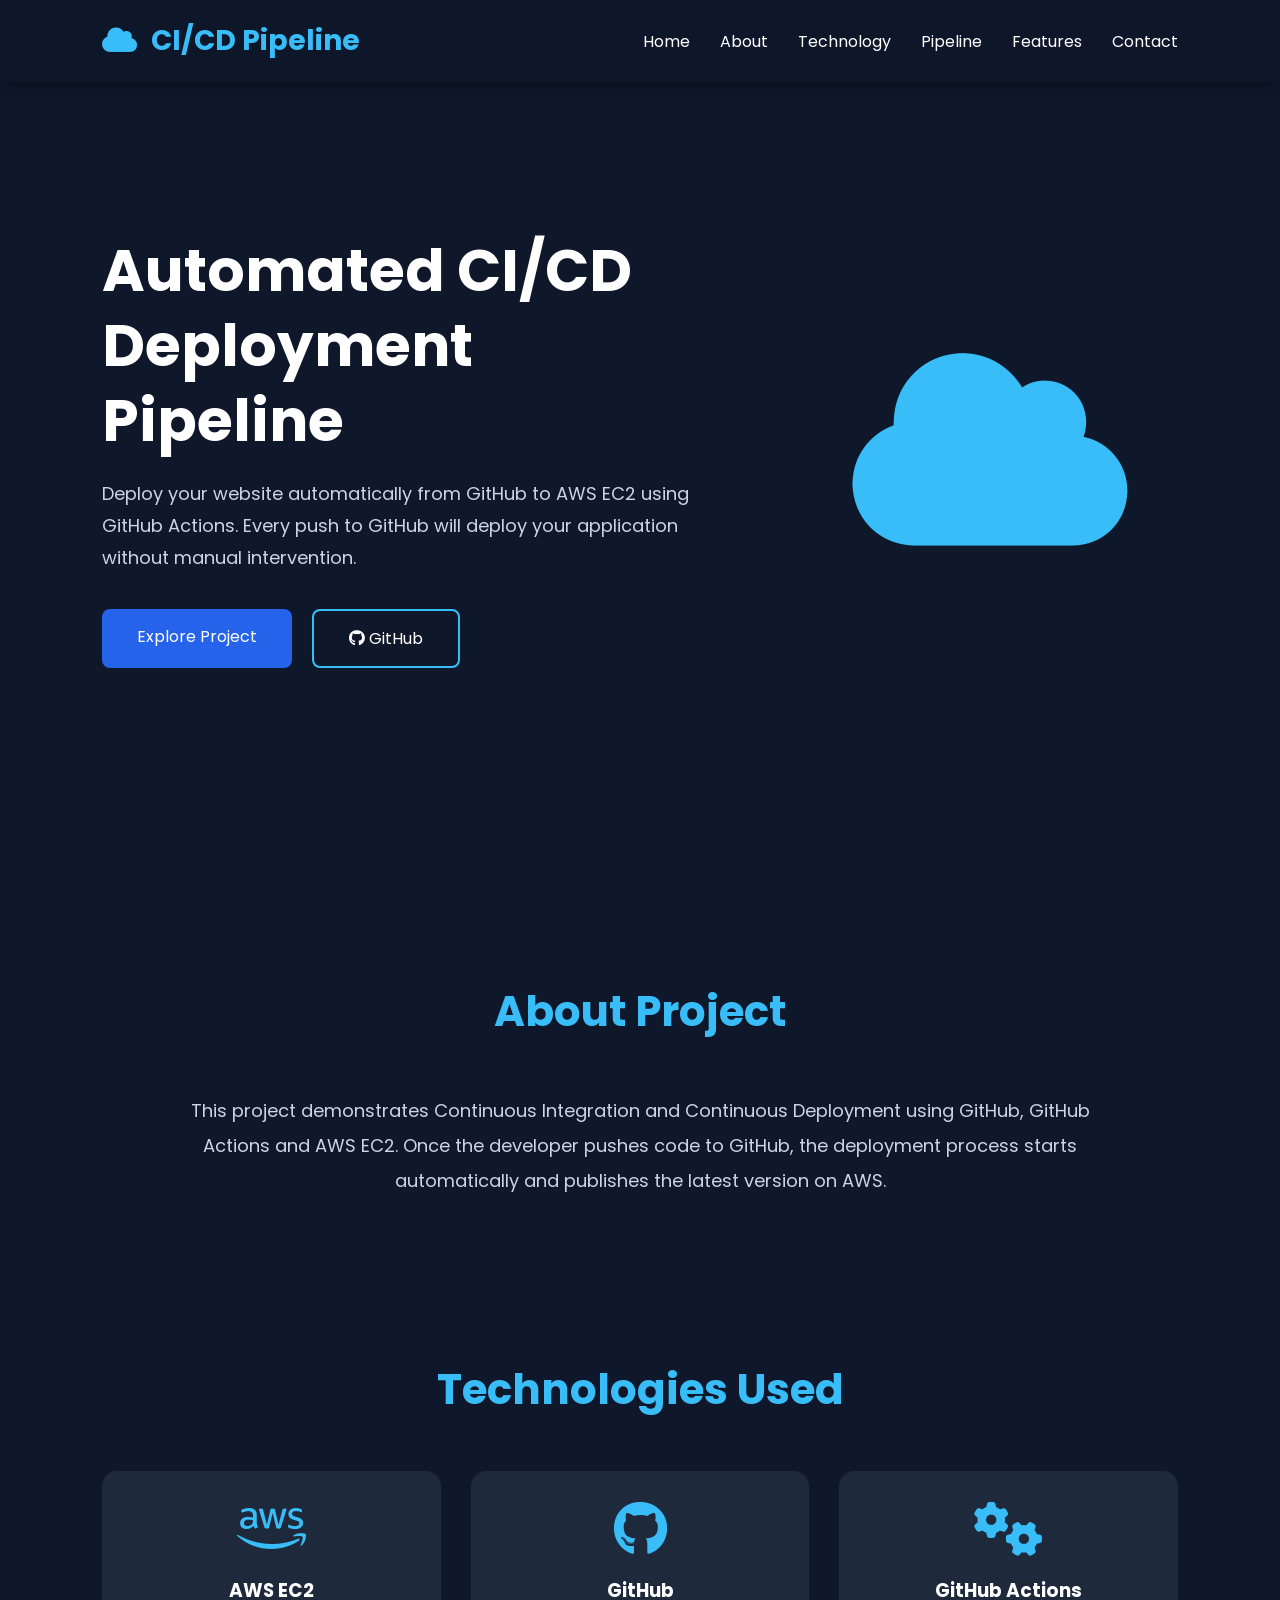
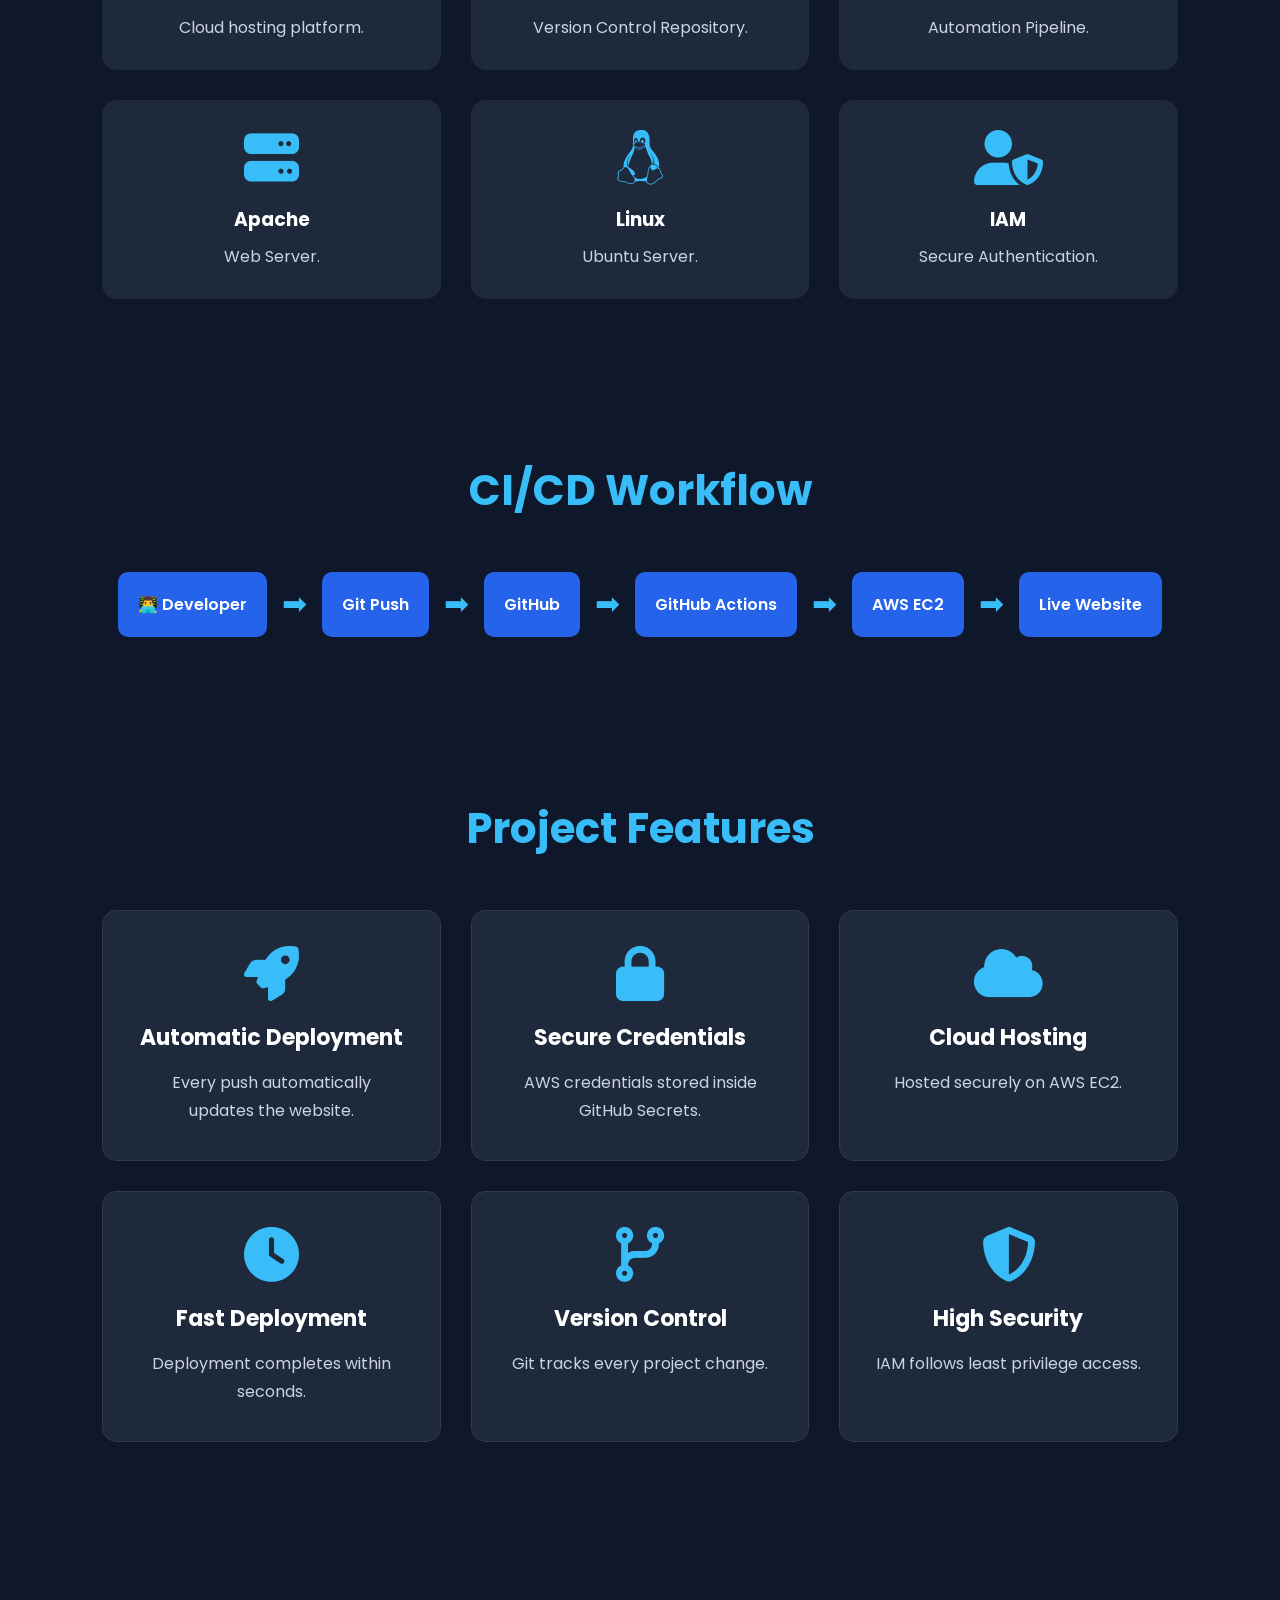
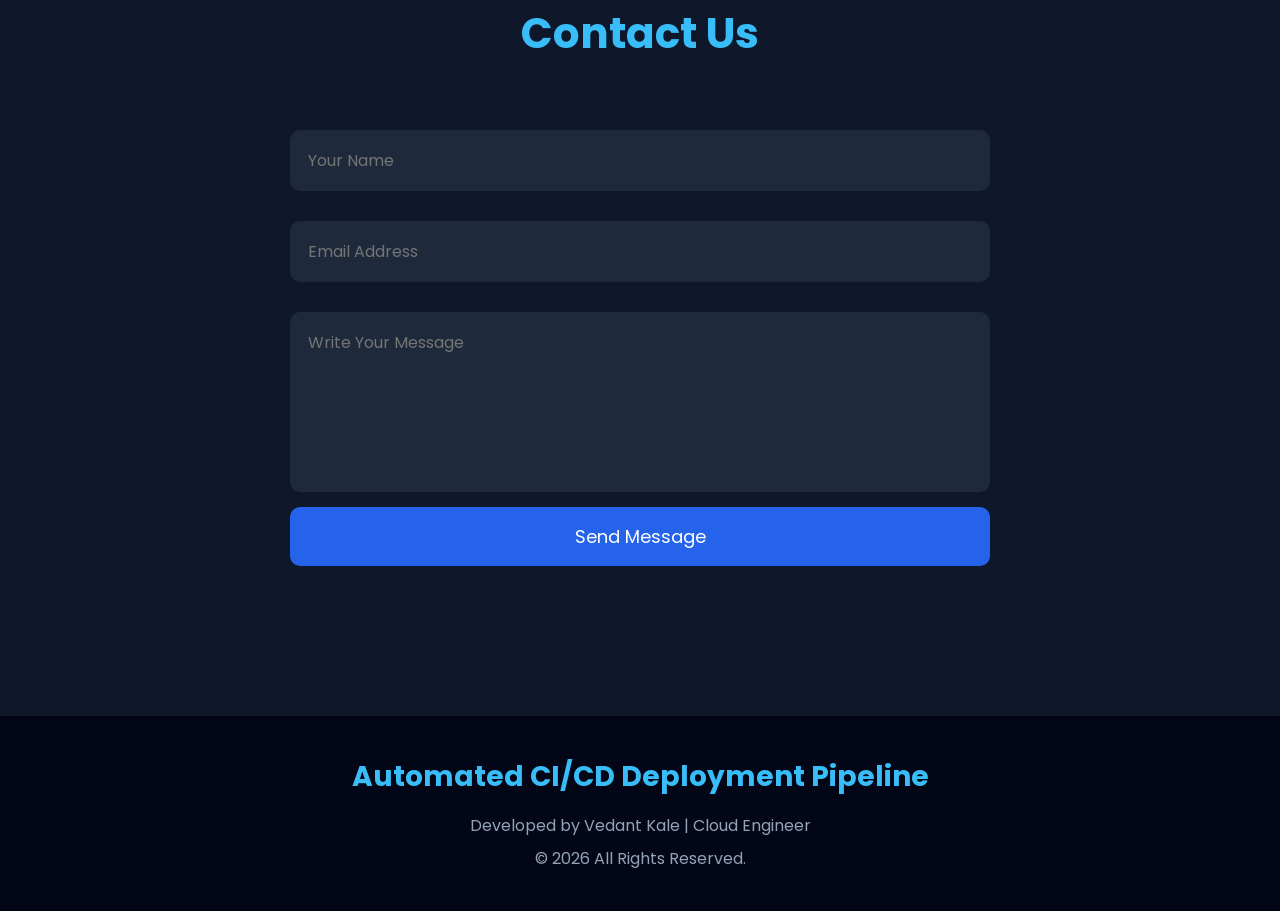
==== index.html @ 85361c29 "Initial CI/CD website" ====
<!DOCTYPE html>
<html lang="en">

<head>
    <meta charset="UTF-8">
    <meta name="viewport" content="width=device-width, initial-scale=1.0">
    <title>Automated CI/CD Deployment Pipeline</title>

    <link rel="stylesheet" href="style.css">

    <!-- Google Font -->
    <link href="https://fonts.googleapis.com/css2?family=Poppins:wght@300;400;500;600;700&display=swap"
        rel="stylesheet">

    <!-- Font Awesome -->
    <link rel="stylesheet"
        href="https://cdnjs.cloudflare.com/ajax/libs/font-awesome/6.6.0/css/all.min.css">

</head>

<body>

    <!-- ================= NAVBAR ================= -->

    <nav>

        <div class="logo">
            <i class="fa-solid fa-cloud"></i>
            CI/CD Pipeline
        </div>

        <ul>
            <li><a href="#">Home</a></li>
            <li><a href="#about">About</a></li>
            <li><a href="#technology">Technology</a></li>
            <li><a href="#pipeline">Pipeline</a></li>
            <li><a href="#features">Features</a></li>
            <li><a href="#contact">Contact</a></li>
        </ul>

    </nav>



    <!-- ================= HERO SECTION ================= -->

    <section class="hero">

        <div class="left">

            <h1>Automated CI/CD Deployment Pipeline</h1>

            <p>

                Deploy your website automatically from GitHub to AWS EC2 using GitHub Actions.
                Every push to GitHub will deploy your application without manual intervention.

            </p>

            <div class="buttons">

                <a href="#about" class="btn">Explore Project</a>

                <a href="#" class="btn2">

                    <i class="fab fa-github"></i>

                    GitHub

                </a>

            </div>

        </div>

        <div class="right">

            <i class="fa-solid fa-cloud"></i>

        </div>

    </section>



    <!-- ================= ABOUT ================= -->

    <section id="about" class="about">

        <h2>About Project</h2>

        <p>

            This project demonstrates Continuous Integration and Continuous Deployment
            using GitHub, GitHub Actions and AWS EC2.

            Once the developer pushes code to GitHub, the deployment process starts
            automatically and publishes the latest version on AWS.

        </p>

    </section>



    <!-- ================= TECHNOLOGY ================= -->

    <section id="technology" class="technology">

        <h2>Technologies Used</h2>

        <div class="tech-container">

            <div class="card">

                <i class="fa-brands fa-aws"></i>

                <h3>AWS EC2</h3>

                <p>Cloud hosting platform.</p>

            </div>

            <div class="card">

                <i class="fa-brands fa-github"></i>

                <h3>GitHub</h3>

                <p>Version Control Repository.</p>

            </div>

            <div class="card">

                <i class="fa-solid fa-gears"></i>

                <h3>GitHub Actions</h3>

                <p>Automation Pipeline.</p>

            </div>

            <div class="card">

                <i class="fa-solid fa-server"></i>

                <h3>Apache</h3>

                <p>Web Server.</p>

            </div>

            <div class="card">

                <i class="fa-brands fa-linux"></i>

                <h3>Linux</h3>

                <p>Ubuntu Server.</p>

            </div>

            <div class="card">

                <i class="fa-solid fa-user-shield"></i>

                <h3>IAM</h3>

                <p>Secure Authentication.</p>

            </div>

        </div>

    </section>




    <!-- ================= PIPELINE ================= -->

    <section id="pipeline" class="pipeline">

        <h2>CI/CD Workflow</h2>

        <div class="flow">

            <div class="step">👨‍💻 Developer</div>

            <span>➡</span>

            <div class="step">Git Push</div>

            <span>➡</span>

            <div class="step">GitHub</div>

            <span>➡</span>

            <div class="step">GitHub Actions</div>

            <span>➡</span>

            <div class="step">AWS EC2</div>

            <span>➡</span>

            <div class="step">Live Website</div>

        </div>

    </section>





    <!-- ================= FEATURES ================= -->

    <section id="features" class="features">

        <h2>Project Features</h2>

        <div class="feature-container">

            <div class="feature-box">

                <i class="fa-solid fa-rocket"></i>

                <h3>Automatic Deployment</h3>

                <p>Every push automatically updates the website.</p>

            </div>

            <div class="feature-box">

                <i class="fa-solid fa-lock"></i>

                <h3>Secure Credentials</h3>

                <p>AWS credentials stored inside GitHub Secrets.</p>

            </div>

            <div class="feature-box">

                <i class="fa-solid fa-cloud"></i>

                <h3>Cloud Hosting</h3>

                <p>Hosted securely on AWS EC2.</p>

            </div>

            <div class="feature-box">

                <i class="fa-solid fa-clock"></i>

                <h3>Fast Deployment</h3>

                <p>Deployment completes within seconds.</p>

            </div>

            <div class="feature-box">

                <i class="fa-solid fa-code-branch"></i>

                <h3>Version Control</h3>

                <p>Git tracks every project change.</p>

            </div>

            <div class="feature-box">

                <i class="fa-solid fa-shield-halved"></i>

                <h3>High Security</h3>

                <p>IAM follows least privilege access.</p>

            </div>

        </div>

    </section>




    <!-- ================= CONTACT ================= -->

    <section id="contact" class="contact">

        <h2>Contact Us</h2>

        <form>

            <input type="text" placeholder="Your Name">

            <input type="email" placeholder="Email Address">

            <textarea placeholder="Write Your Message"></textarea>

            <button type="submit">Send Message</button>

        </form>

    </section>





    <!-- ================= FOOTER ================= -->

    <footer>

        <h3>Automated CI/CD Deployment Pipeline</h3>

        <p>Developed by Vedant Kale | Cloud Engineer</p>

        <p>© 2026 All Rights Reserved.</p>

    </footer>

    <script src="script.js"></script>

</body>

</html>
---- style.css ----
/* =====================
   GOOGLE RESET
===================== */

*{
    margin:0;
    padding:0;
    box-sizing:border-box;
    scroll-behavior:smooth;
    font-family:'Poppins',sans-serif;
}

body{
    background:#0f172a;
    color:white;
    overflow-x:hidden;
}

/* =====================
 NAVBAR
===================== */

nav{
    width:100%;
    display:flex;
    justify-content:space-between;
    align-items:center;
    padding:20px 8%;
    background:rgba(15,23,42,.9);
    position:fixed;
    top:0;
    left:0;
    backdrop-filter:blur(10px);
    z-index:999;
    box-shadow:0 5px 20px rgba(0,0,0,.3);
}

.logo{
    font-size:28px;
    font-weight:700;
    color:#38bdf8;
}

.logo i{
    margin-right:8px;
}

nav ul{
    display:flex;
    list-style:none;
}

nav ul li{
    margin-left:30px;
}

nav ul li a{
    color:white;
    text-decoration:none;
    transition:.3s;
}

nav ul li a:hover{
    color:#38bdf8;
}

/* =====================
 HERO
===================== */

.hero{

    min-height:100vh;

    display:flex;

    justify-content:space-between;

    align-items:center;

    padding:120px 8%;

}

.left{
    width:55%;
}

.left h1{

    font-size:58px;

    line-height:75px;

    margin-bottom:20px;

}

.left p{

    color:#cbd5e1;

    font-size:18px;

    margin-bottom:35px;

    line-height:32px;

}

.buttons{
    display:flex;
    gap:20px;
}

.btn{

    background:#2563eb;

    color:white;

    padding:15px 35px;

    border-radius:8px;

    text-decoration:none;

    transition:.4s;

}

.btn:hover{

    transform:translateY(-5px);

    background:#1d4ed8;

}

.btn2{

    border:2px solid #38bdf8;

    color:white;

    padding:15px 35px;

    border-radius:8px;

    text-decoration:none;

    transition:.4s;

}

.btn2:hover{

    background:#38bdf8;

    color:#000;

}

.right{

    width:35%;

    display:flex;

    justify-content:center;

    align-items:center;

}

.right i{

    font-size:220px;

    color:#38bdf8;

    animation:float 3s infinite ease-in-out;

}

@keyframes float{

0%{

transform:translateY(0);

}

50%{

transform:translateY(-20px);

}

100%{

transform:translateY(0);

}

}

/* =====================
 COMMON SECTION
===================== */

section{

    padding:80px 8%;

}

section h2{

    text-align:center;

    font-size:42px;

    margin-bottom:50px;

    color:#38bdf8;

}

/* =====================
 ABOUT
===================== */

.about p{

    max-width:900px;

    margin:auto;

    text-align:center;

    color:#cbd5e1;

    line-height:35px;

    font-size:18px;

}

/* =====================
 TECHNOLOGY
===================== */

.tech-container{

display:grid;

grid-template-columns:repeat(auto-fit,minmax(250px,1fr));

gap:30px;

}

.card{

background:#1e293b;

padding:30px;

border-radius:15px;

text-align:center;

transition:.4s;

}

.card:hover{

transform:translateY(-10px);

box-shadow:0 10px 30px rgba(56,189,248,.3);

}

.card i{

font-size:55px;

color:#38bdf8;

margin-bottom:20px;

}

.card h3{

margin-bottom:10px;

}

.card p{

color:#cbd5e1;

}

/* =====================
 PIPELINE
===================== */

.flow{

display:flex;

justify-content:center;

align-items:center;

flex-wrap:wrap;

gap:15px;

}

.step{

background:#2563eb;

padding:20px;

border-radius:10px;

font-weight:600;

}

.flow span{

font-size:30px;

color:#38bdf8;

}
/* =====================
FEATURES
===================== */

.feature-container{
    display:grid;
    grid-template-columns:repeat(auto-fit,minmax(280px,1fr));
    gap:30px;
    margin-top:40px;
}

.feature-box{
    background:#1e293b;
    padding:35px;
    border-radius:15px;
    text-align:center;
    transition:.4s;
    border:1px solid rgba(255,255,255,.08);
}

.feature-box:hover{
    transform:translateY(-10px);
    box-shadow:0 15px 35px rgba(37,99,235,.35);
}

.feature-box i{
    font-size:55px;
    color:#38bdf8;
    margin-bottom:20px;
}

.feature-box h3{
    margin-bottom:15px;
    font-size:22px;
}

.feature-box p{
    color:#cbd5e1;
    line-height:28px;
}

/* =====================
CONTACT
===================== */

.contact form{
    width:700px;
    max-width:100%;
    margin:auto;
    display:flex;
    flex-direction:column;
}

.contact input,
.contact textarea{

    width:100%;

    margin:15px 0;

    padding:18px;

    background:#1e293b;

    color:white;

    border:none;

    outline:none;

    border-radius:10px;

    font-size:16px;

}

.contact textarea{
    height:180px;
    resize:none;
}

.contact button{

    background:#2563eb;

    color:white;

    padding:16px;

    border:none;

    border-radius:10px;

    cursor:pointer;

    font-size:18px;

    transition:.4s;

}

.contact button:hover{

    background:#38bdf8;

    color:black;

}

/* =====================
FOOTER
===================== */

footer{

    background:#020617;

    text-align:center;

    padding:40px 20px;

    margin-top:70px;

}

footer h3{

    color:#38bdf8;

    margin-bottom:15px;

    font-size:28px;

}

footer p{

    color:#94a3b8;

    margin-top:8px;

}

/* =====================
SCROLL BAR
===================== */

::-webkit-scrollbar{

width:10px;

}

::-webkit-scrollbar-thumb{

background:#2563eb;

border-radius:20px;

}

::-webkit-scrollbar-track{

background:#0f172a;

}

/* =====================
RESPONSIVE
===================== */

@media(max-width:992px){

.hero{

flex-direction:column;

text-align:center;

padding-top:150px;

}

.left{

width:100%;

}

.left h1{

font-size:42px;

line-height:55px;

}

.right{

width:100%;

margin-top:50px;

}

.right i{

font-size:160px;

}

nav{

flex-direction:column;

padding:20px;

}

nav ul{

margin-top:20px;

flex-wrap:wrap;

justify-content:center;

}

.flow{

flex-direction:column;

}

.flow span{

transform:rotate(90deg);

}

}

@media(max-width:576px){

.left h1{

font-size:34px;

line-height:45px;

}

section h2{

font-size:32px;

}

.logo{

font-size:22px;

}

nav ul li{

margin:10px;

}

.btn,
.btn2{

padding:12px 25px;

font-size:14px;

}

.buttons{

flex-direction:column;

align-items:center;

}

}
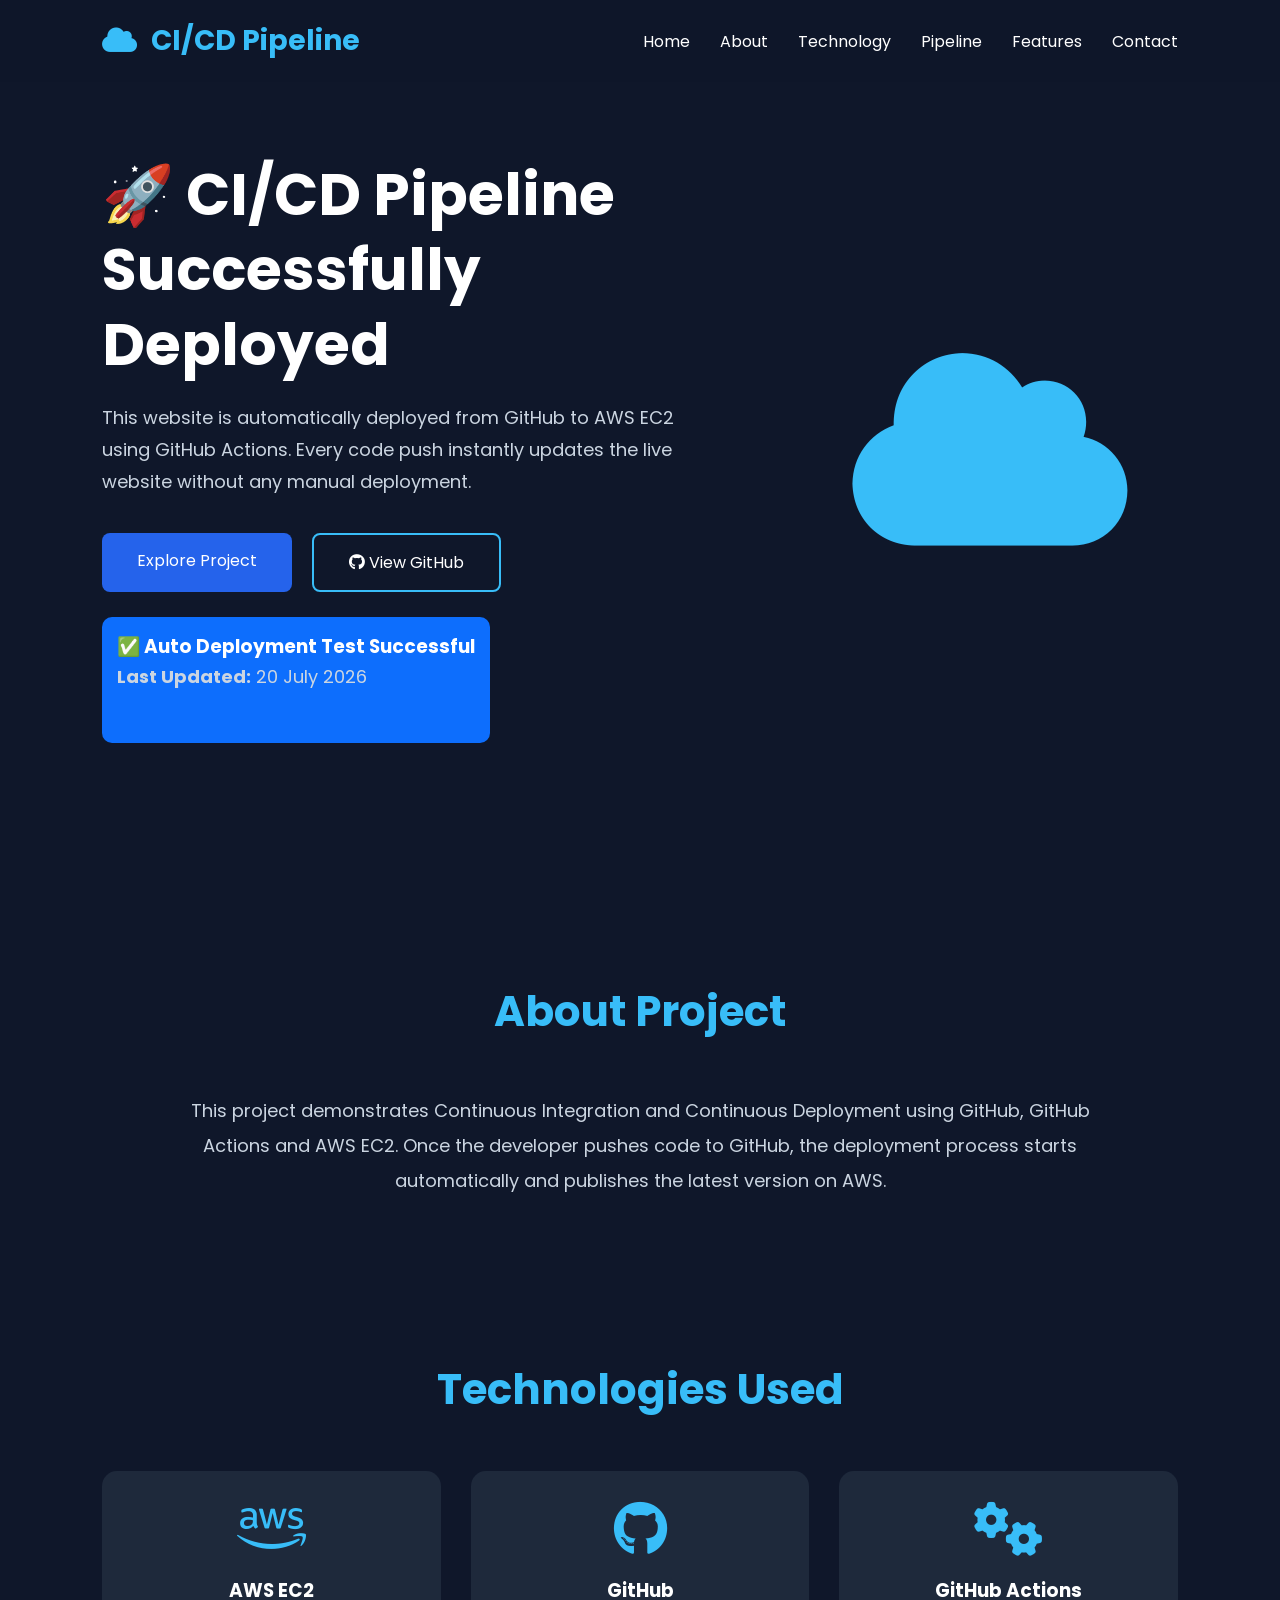
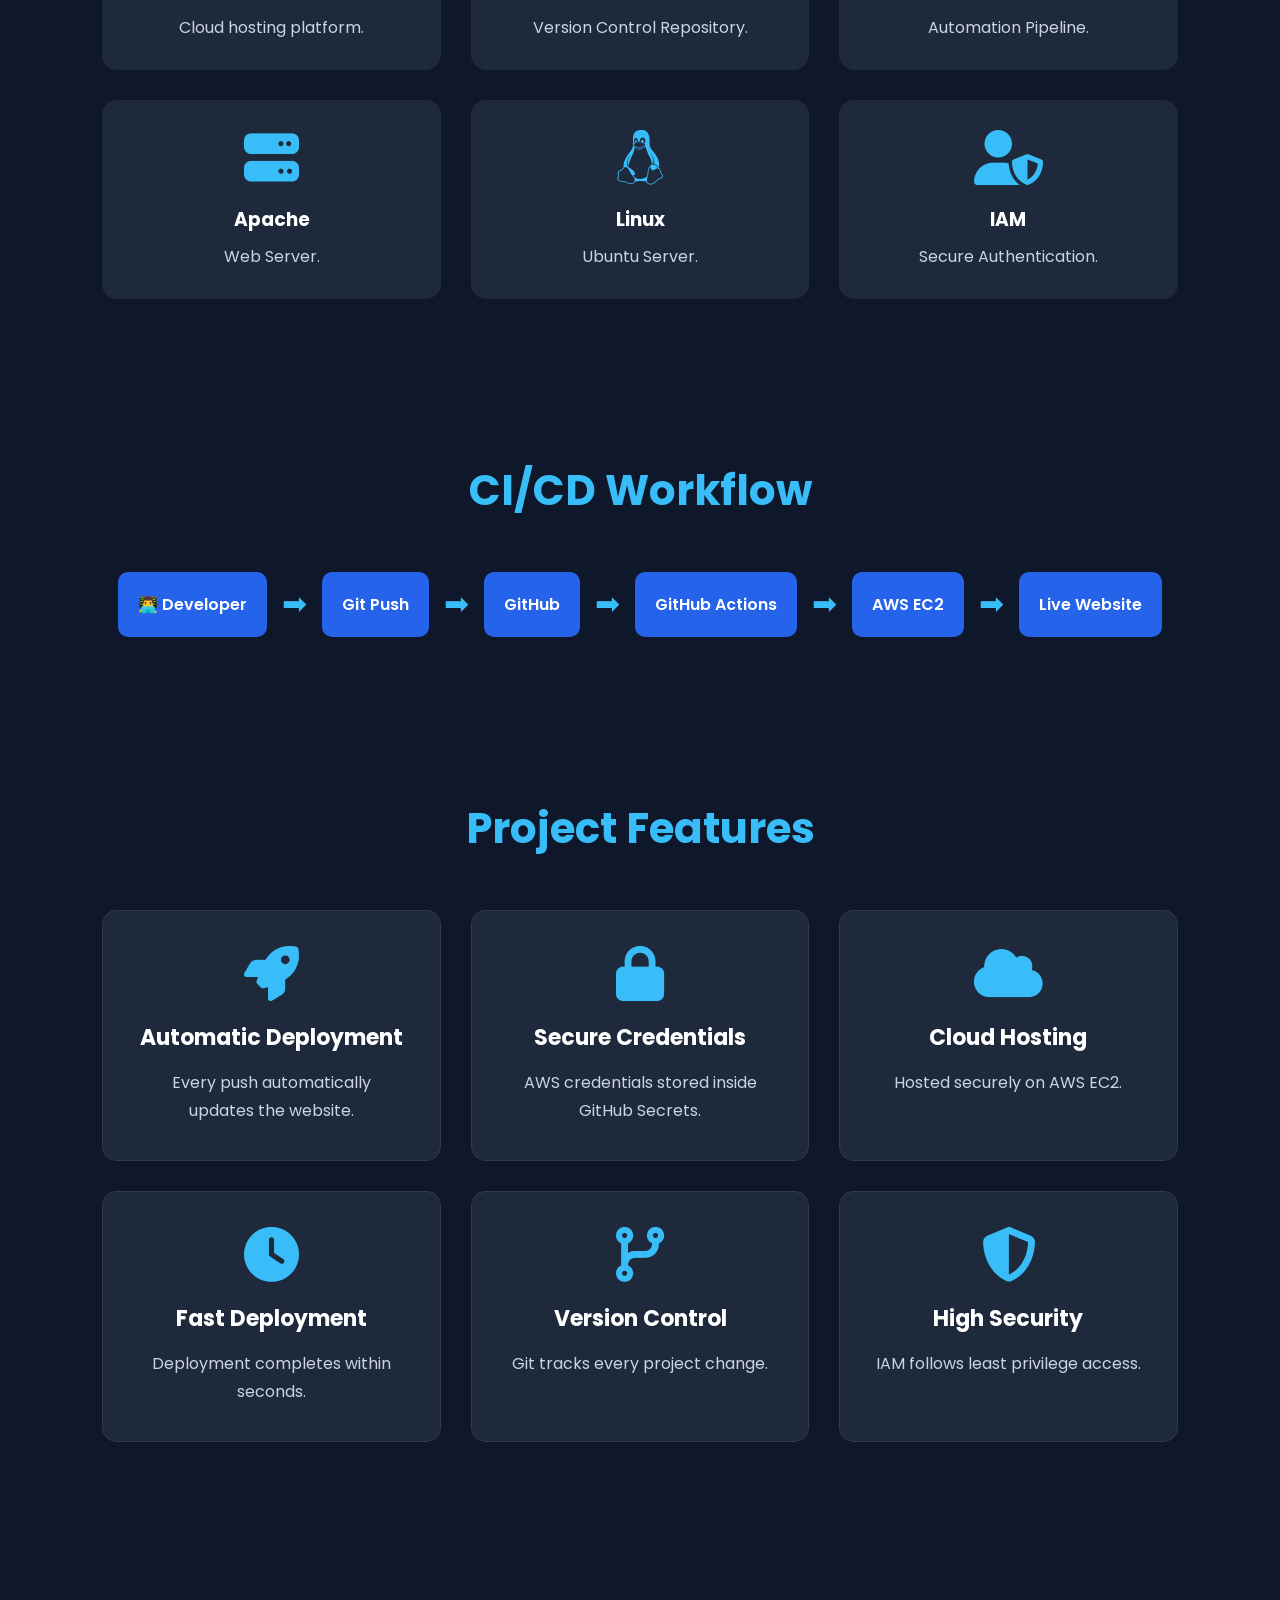
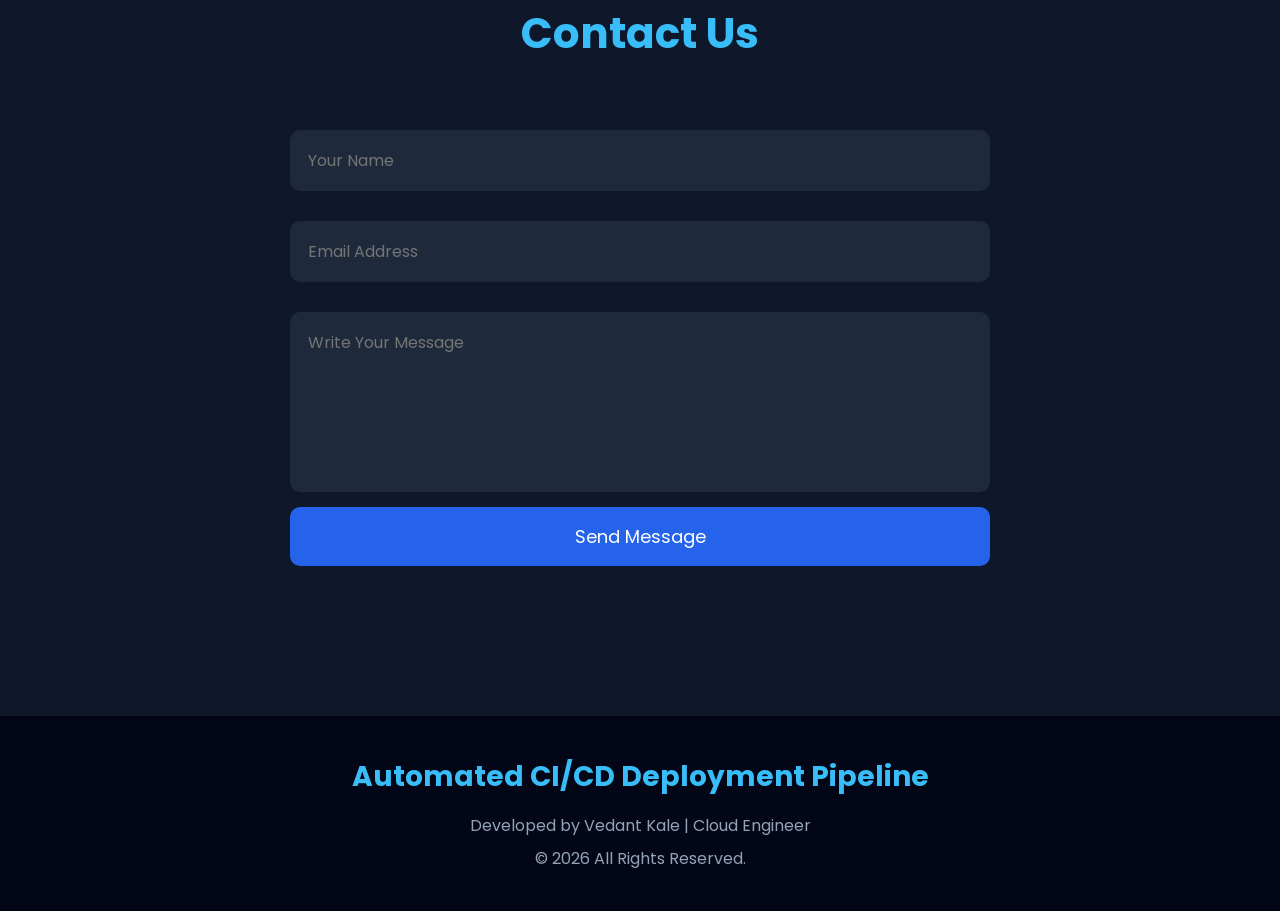
==== commit 63c16fe0: "Test automatic deployment" ====
--- a/index.html
+++ b/index.html
@@ -44,42 +44,51 @@
 
     <!-- ================= HERO SECTION ================= -->
 
-    <section class="hero">
-
-        <div class="left">
-
-            <h1>Automated CI/CD Deployment Pipeline</h1>
-
-            <p>
-
-                Deploy your website automatically from GitHub to AWS EC2 using GitHub Actions.
-                Every push to GitHub will deploy your application without manual intervention.
-
-            </p>
-
-            <div class="buttons">
-
-                <a href="#about" class="btn">Explore Project</a>
-
-                <a href="#" class="btn2">
-
-                    <i class="fab fa-github"></i>
-
-                    GitHub
-
-                </a>
-
-            </div>
-
-        </div>
-
-        <div class="right">
-
-            <i class="fa-solid fa-cloud"></i>
-
-        </div>
-
-    </section>
+  <section class="hero">
+
+    <div class="left">
+
+        <h1>🚀 CI/CD Pipeline Successfully Deployed</h1>
+
+        <p>
+
+            This website is automatically deployed from GitHub to AWS EC2 using
+            GitHub Actions. Every code push instantly updates the live website
+            without any manual deployment.
+
+        </p>
+
+        <div class="buttons">
+
+            <a href="#about" class="btn">Explore Project</a>
+
+            <a href="https://github.com/vedantk233/automated-cicd-pipeline" target="_blank" class="btn2">
+
+                <i class="fab fa-github"></i>
+
+                View GitHub
+
+            </a>
+
+        </div>
+
+        <div style="margin-top:25px; padding:15px; background:#0d6efd; color:white; border-radius:10px; width:fit-content;">
+
+            <h3>✅ Auto Deployment Test Successful</h3>
+
+            <p><strong>Last Updated:</strong> 20 July 2026</p>
+
+        </div>
+
+    </div>
+
+    <div class="right">
+
+        <i class="fa-solid fa-cloud"></i>
+
+    </div>
+
+</section>
 
 
 
